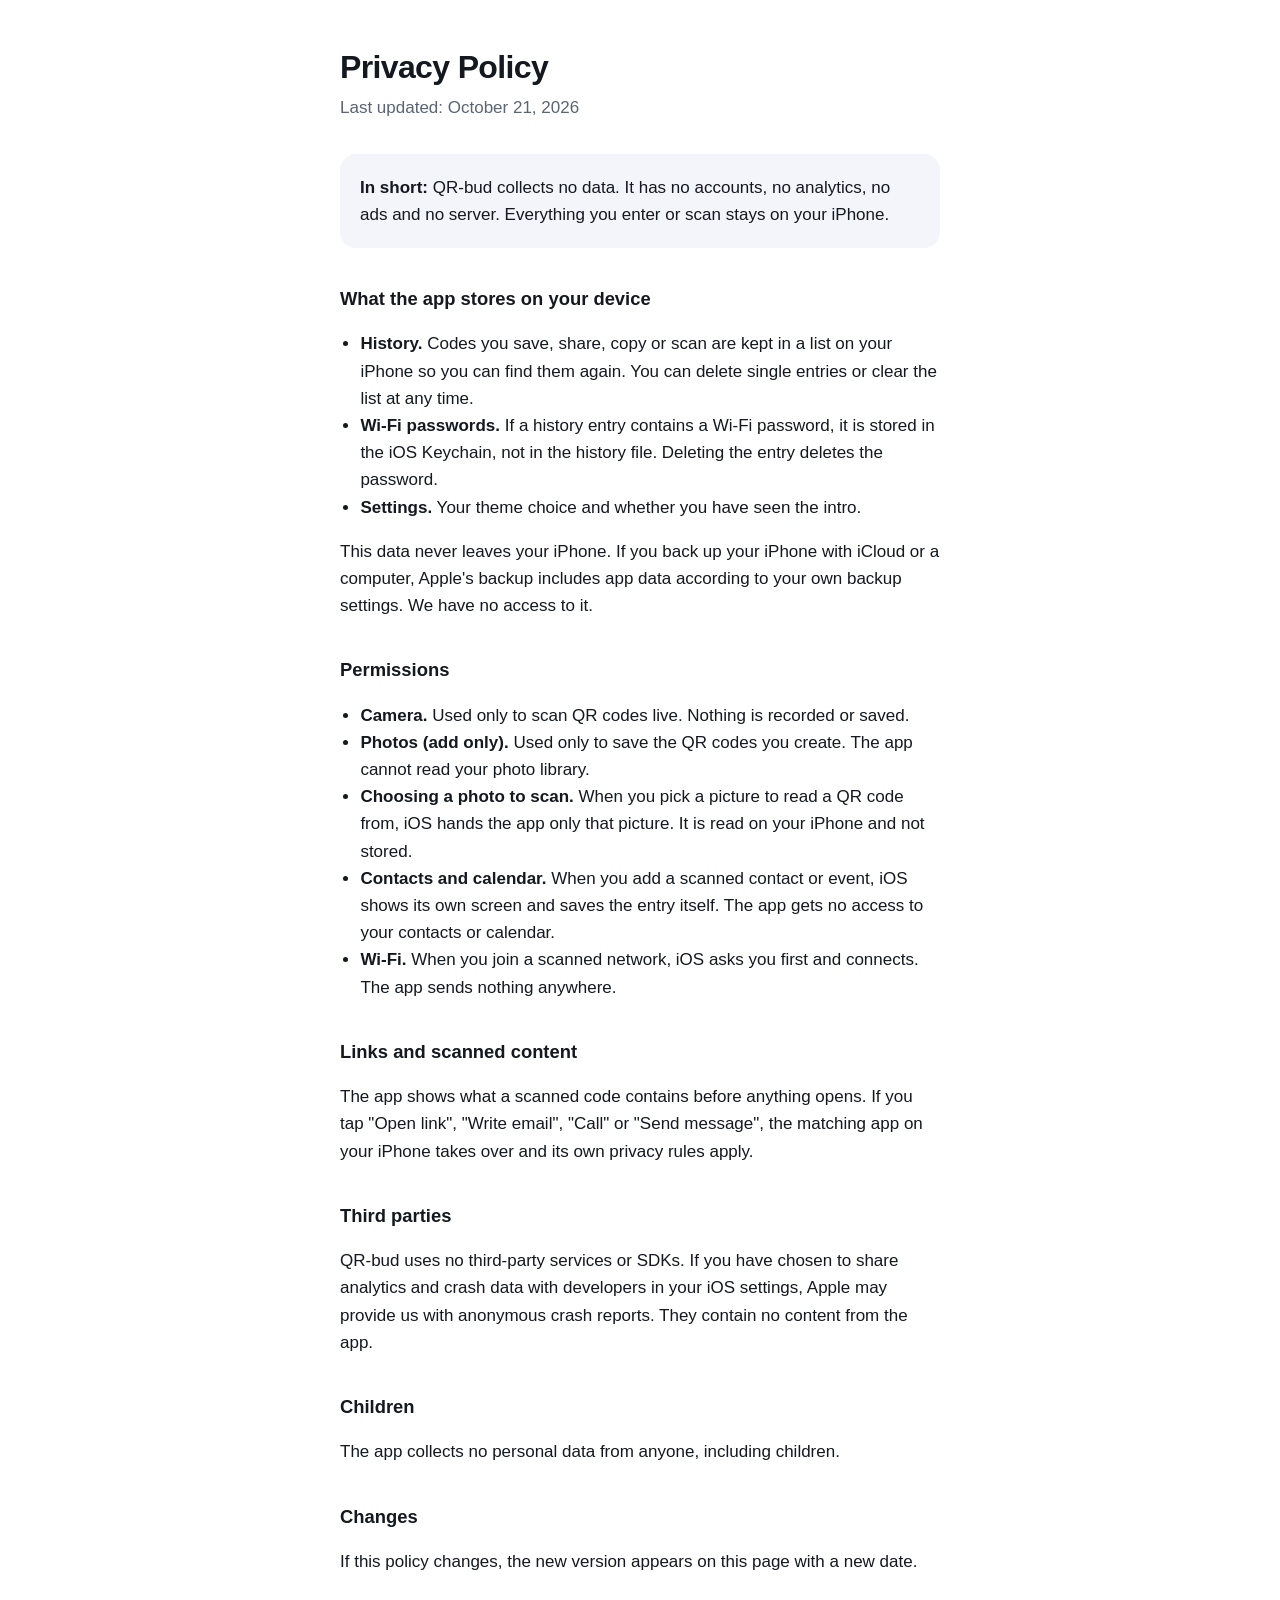
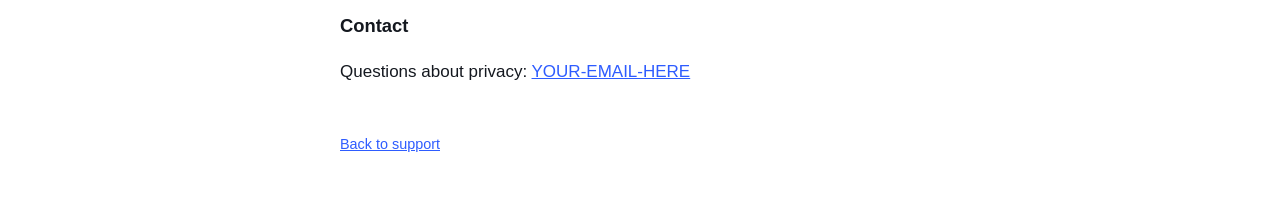
==== privacy.html @ 52c42662 "Support and privacy pages Co-Authored-By: Claude Sonnet 5.5 <noreply@anthropic.com>" ====
<!doctype html>
<html lang="en">
<head>
  <meta charset="utf-8">
  <meta name="viewport" content="width=device-width, initial-scale=1">
  <title>QR-bud Privacy Policy</title>
  <meta name="description" content="QR-bud collects no data. Everything stays on your iPhone.">
  <link rel="stylesheet" href="style.css">
</head>
<body>
<main>
  <h1>Privacy Policy</h1>
  <p class="lead">Last updated: October 21, 2026</p>

  <div class="card">
    <strong>In short:</strong> QR-bud collects no data. It has no accounts, no analytics, no ads and no server. Everything you enter or scan stays on your iPhone.
  </div>

  <h2>What the app stores on your device</h2>
  <ul>
    <li><strong>History.</strong> Codes you save, share, copy or scan are kept in a list on your iPhone so you can find them again. You can delete single entries or clear the list at any time.</li>
    <li><strong>Wi-Fi passwords.</strong> If a history entry contains a Wi-Fi password, it is stored in the iOS Keychain, not in the history file. Deleting the entry deletes the password.</li>
    <li><strong>Settings.</strong> Your theme choice and whether you have seen the intro.</li>
  </ul>
  <p>This data never leaves your iPhone. If you back up your iPhone with iCloud or a computer, Apple's backup includes app data according to your own backup settings. We have no access to it.</p>

  <h2>Permissions</h2>
  <ul>
    <li><strong>Camera.</strong> Used only to scan QR codes live. Nothing is recorded or saved.</li>
    <li><strong>Photos (add only).</strong> Used only to save the QR codes you create. The app cannot read your photo library.</li>
    <li><strong>Choosing a photo to scan.</strong> When you pick a picture to read a QR code from, iOS hands the app only that picture. It is read on your iPhone and not stored.</li>
    <li><strong>Contacts and calendar.</strong> When you add a scanned contact or event, iOS shows its own screen and saves the entry itself. The app gets no access to your contacts or calendar.</li>
    <li><strong>Wi-Fi.</strong> When you join a scanned network, iOS asks you first and connects. The app sends nothing anywhere.</li>
  </ul>

  <h2>Links and scanned content</h2>
  <p>The app shows what a scanned code contains before anything opens. If you tap "Open link", "Write email", "Call" or "Send message", the matching app on your iPhone takes over and its own privacy rules apply.</p>

  <h2>Third parties</h2>
  <p>QR-bud uses no third-party services or SDKs. If you have chosen to share analytics and crash data with developers in your iOS settings, Apple may provide us with anonymous crash reports. They contain no content from the app.</p>

  <h2>Children</h2>
  <p>The app collects no personal data from anyone, including children.</p>

  <h2>Changes</h2>
  <p>If this policy changes, the new version appears on this page with a new date.</p>

  <h2>Contact</h2>
  <p>Questions about privacy: <a href="mailto:YOUR-EMAIL-HERE">YOUR-EMAIL-HERE</a></p>

  <footer><a href="index.html">Back to support</a></footer>
</main>
</body>
</html>
---- style.css ----
:root {
  --bg: #ffffff;
  --text: #14181f;
  --muted: #5b6472;
  --accent: #2e5cff;
  --card: #f3f5fa;
}
@media (prefers-color-scheme: dark) {
  :root {
    --bg: #0e1116;
    --text: #eef1f6;
    --muted: #9aa3b2;
    --accent: #7c9bff;
    --card: #181c24;
  }
}
* { box-sizing: border-box; }
body {
  margin: 0;
  background: var(--bg);
  color: var(--text);
  font: 17px/1.6 -apple-system, BlinkMacSystemFont, "Segoe UI", Roboto, sans-serif;
}
main { max-width: 640px; margin: 0 auto; padding: 48px 20px 64px; }
h1 { font-size: 2rem; line-height: 1.2; margin: 0 0 8px; letter-spacing: -0.02em; }
h2 { font-size: 1.15rem; margin: 36px 0 8px; }
p, li { color: var(--text); }
.lead { color: var(--muted); margin: 0 0 32px; }
a { color: var(--accent); }
ul { padding-left: 1.2em; }
.card { background: var(--card); border-radius: 16px; padding: 20px; margin: 20px 0; }
footer { margin-top: 48px; color: var(--muted); font-size: 0.9rem; }
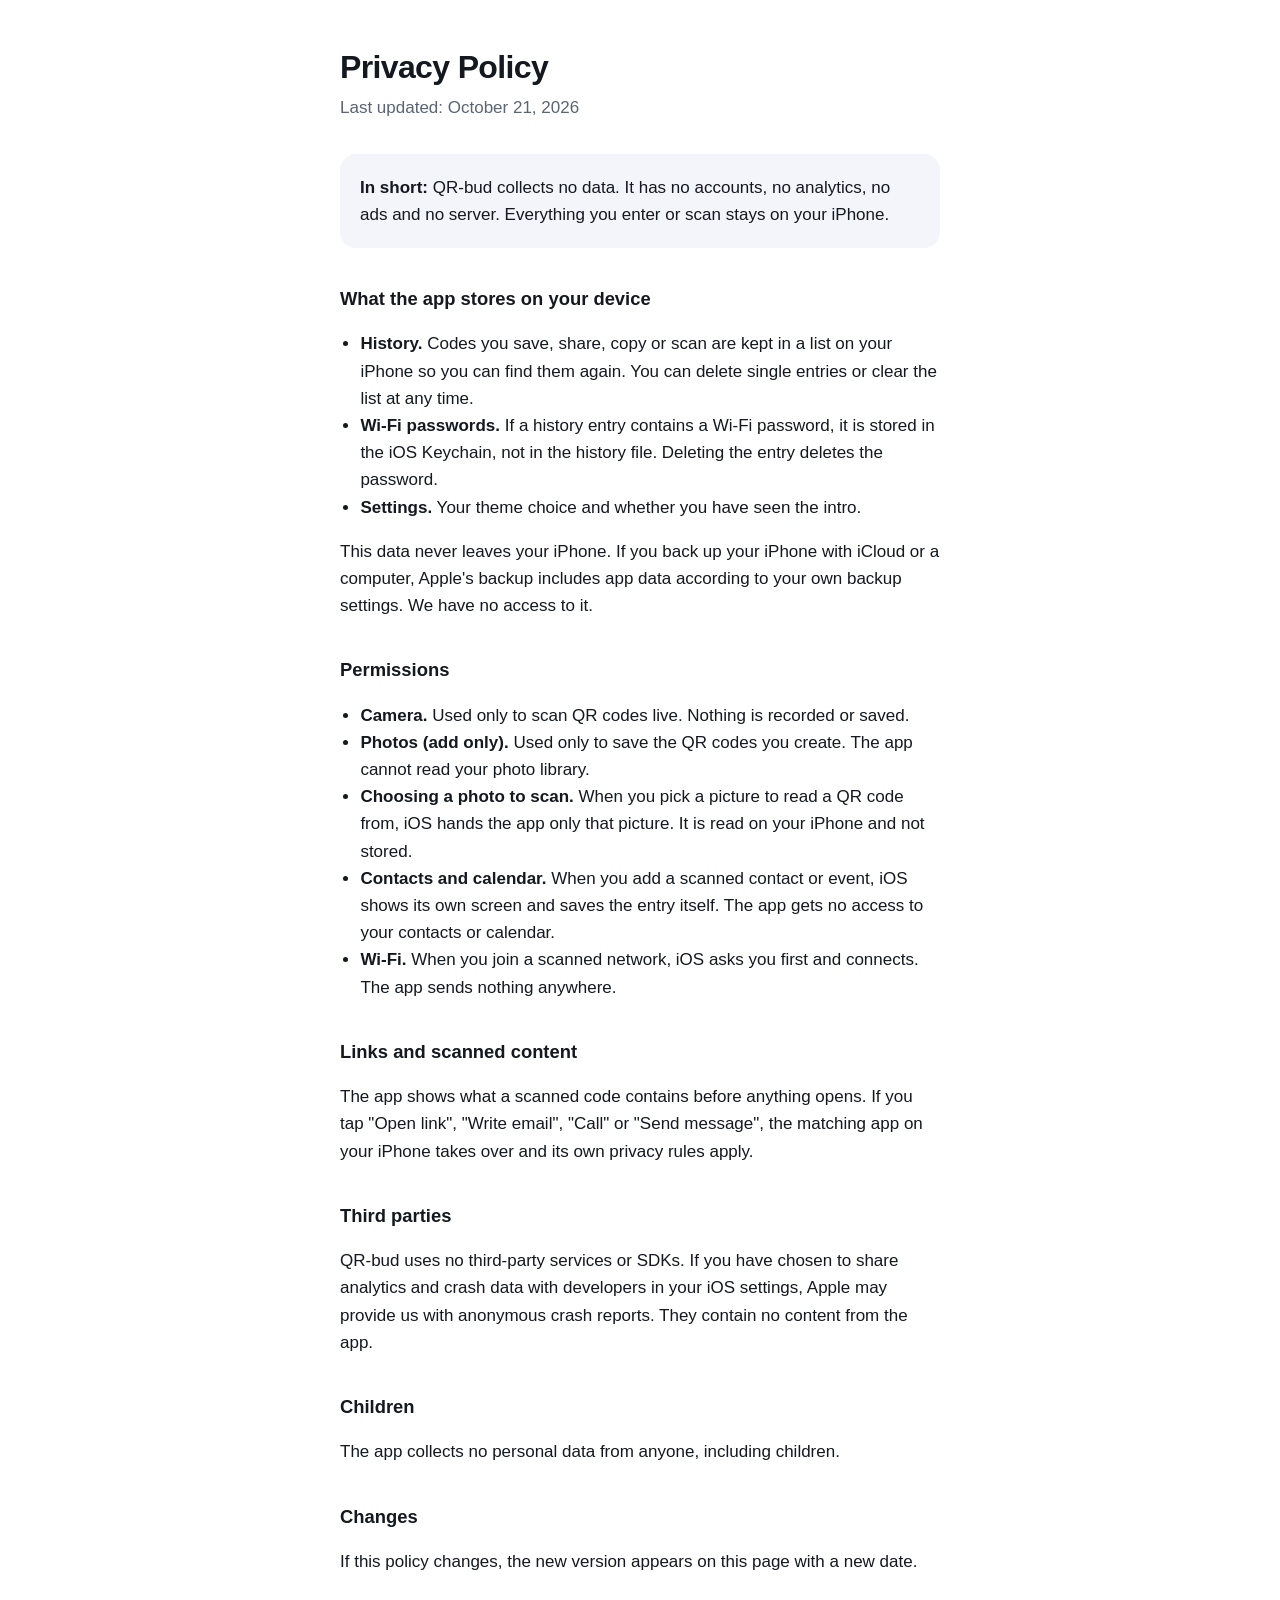
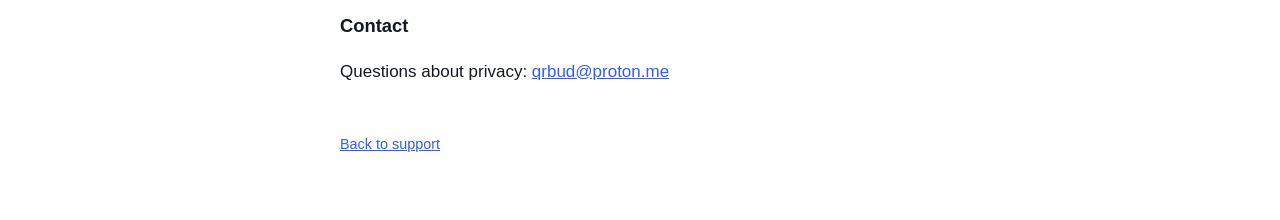
==== commit e3c226cb: "Add support contact address Co-Authored-By: Claude Sonnet 5.5 <noreply@anthropic.com>" ====
--- a/privacy.html
+++ b/privacy.html
@@ -46,7 +46,7 @@
   <p>If this policy changes, the new version appears on this page with a new date.</p>
 
   <h2>Contact</h2>
-  <p>Questions about privacy: <a href="mailto:YOUR-EMAIL-HERE">YOUR-EMAIL-HERE</a></p>
+  <p>Questions about privacy: <a href="mailto:qrbud@proton.me">qrbud@proton.me</a></p>
 
   <footer><a href="index.html">Back to support</a></footer>
 </main>
